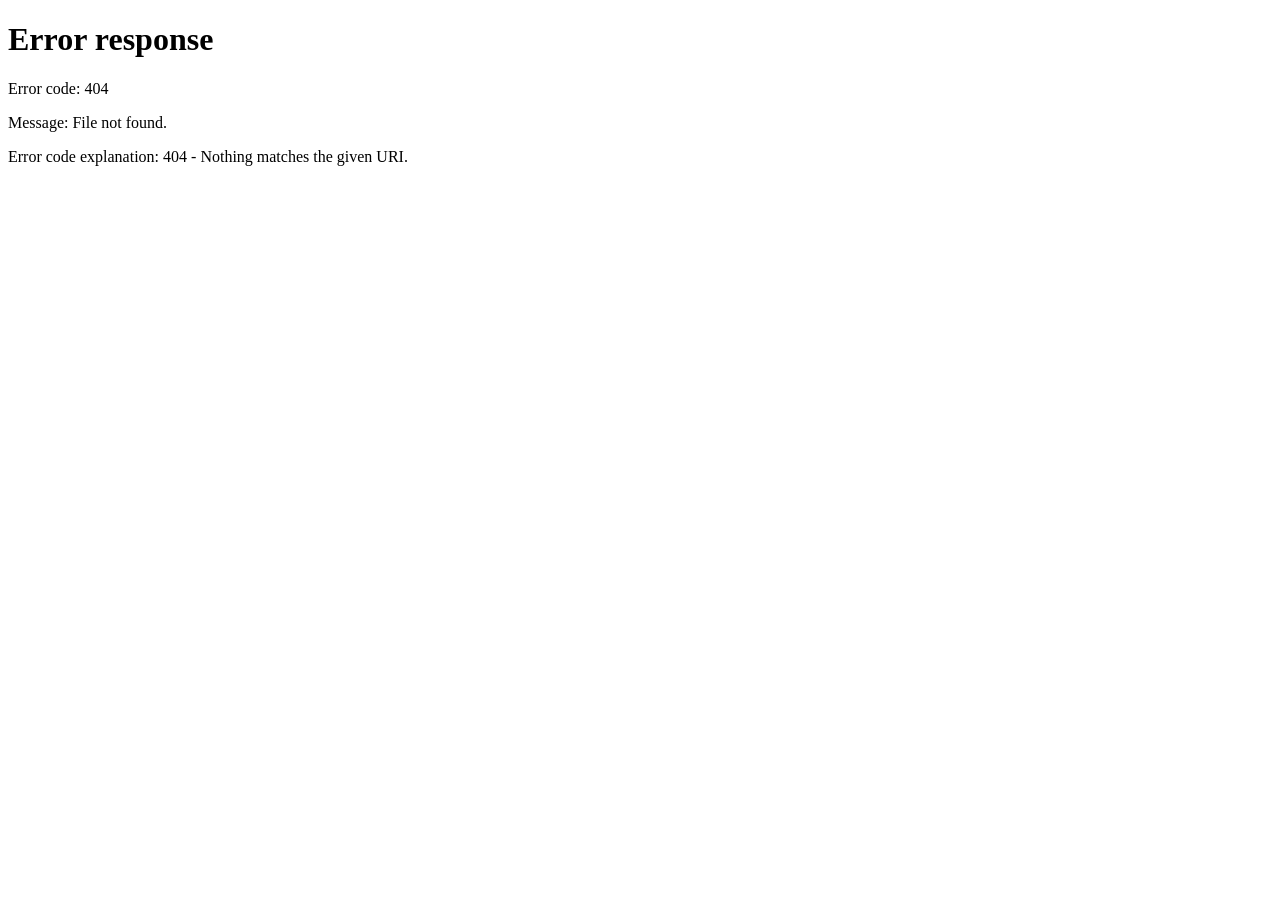
==== index.html @ 67e60205 "Add GitHub Pages landing page" ====
<!DOCTYPE html>
<html lang="en">
  <head>
    <meta charset="UTF-8" />
    <meta http-equiv="refresh" content="0; url=Home.html" />
    <meta name="viewport" content="width=device-width, initial-scale=1.0" />
    <title>BSU @ EMCC</title>
  </head>
  <body>
    <p>Redirecting to the home page...</p>
    <p>If you are not redirected, <a href="Home.html">open Home.html</a>.</p>
  </body>
</html>
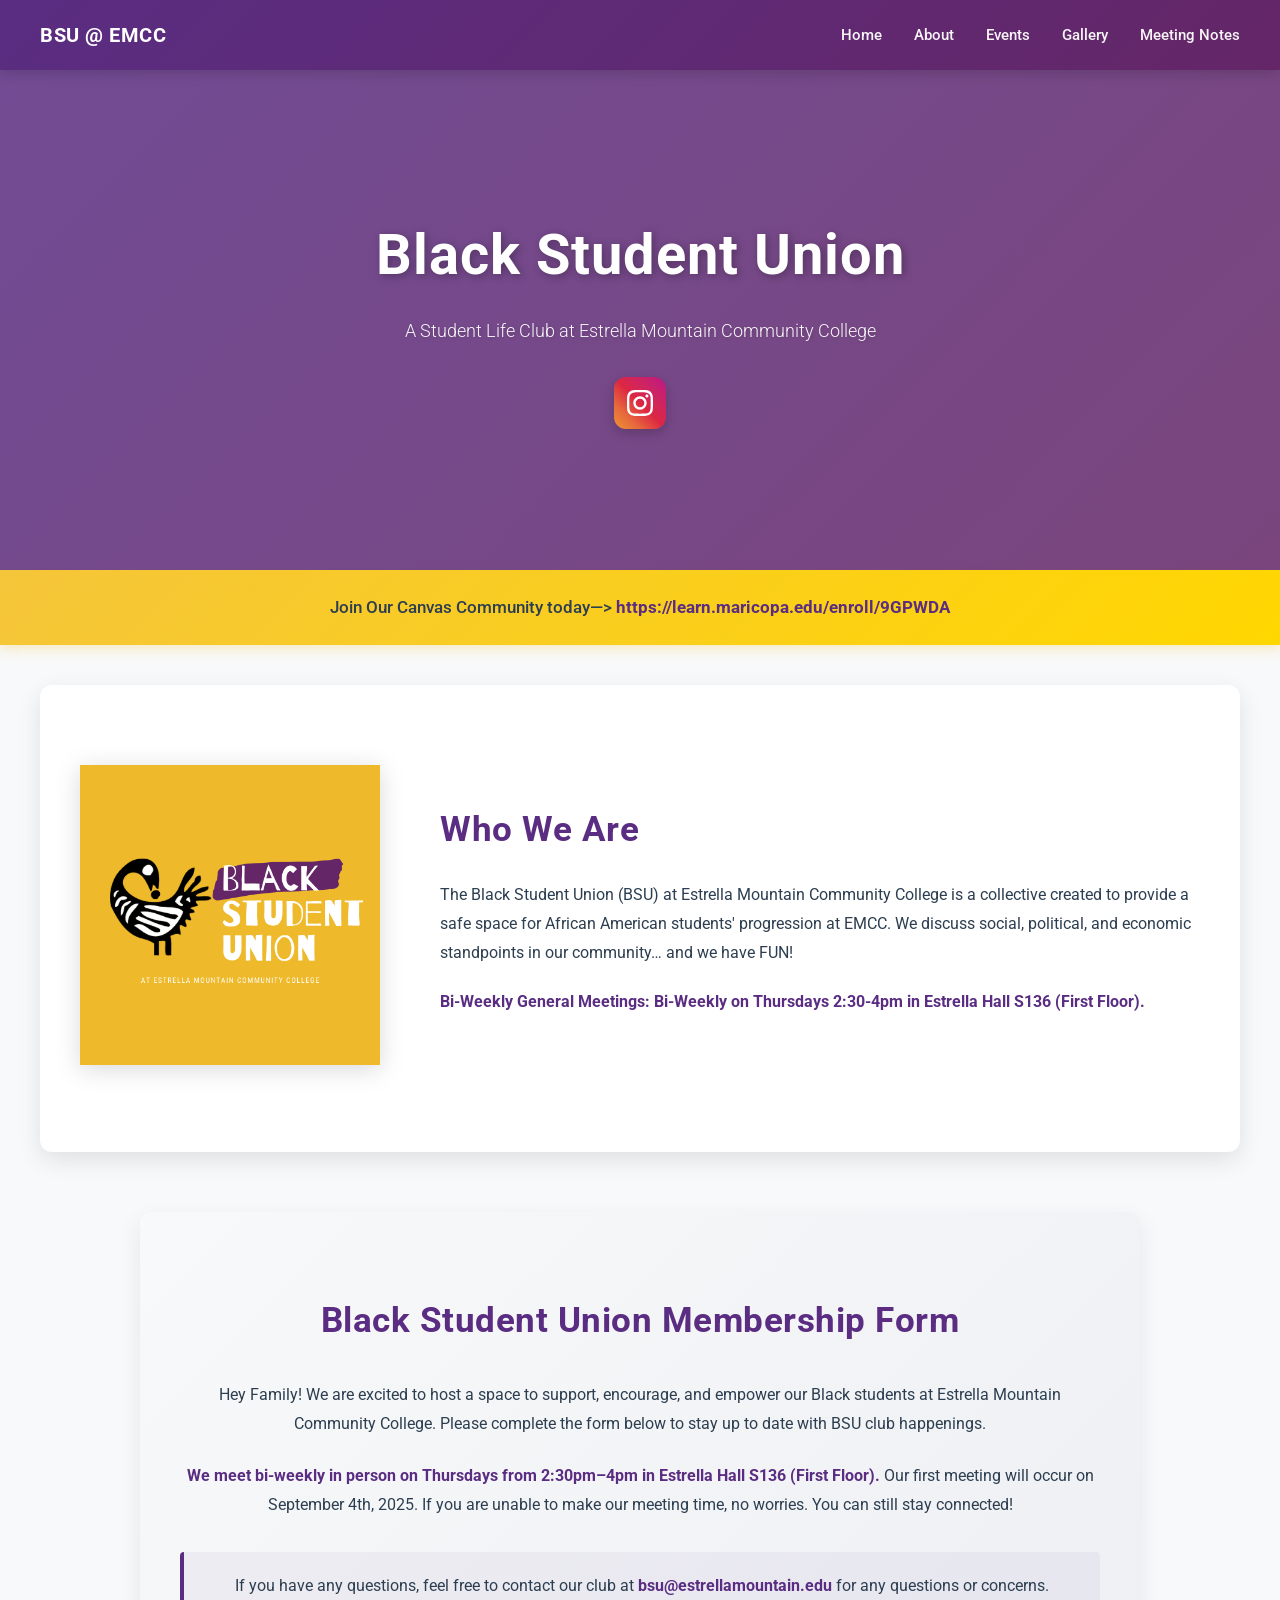
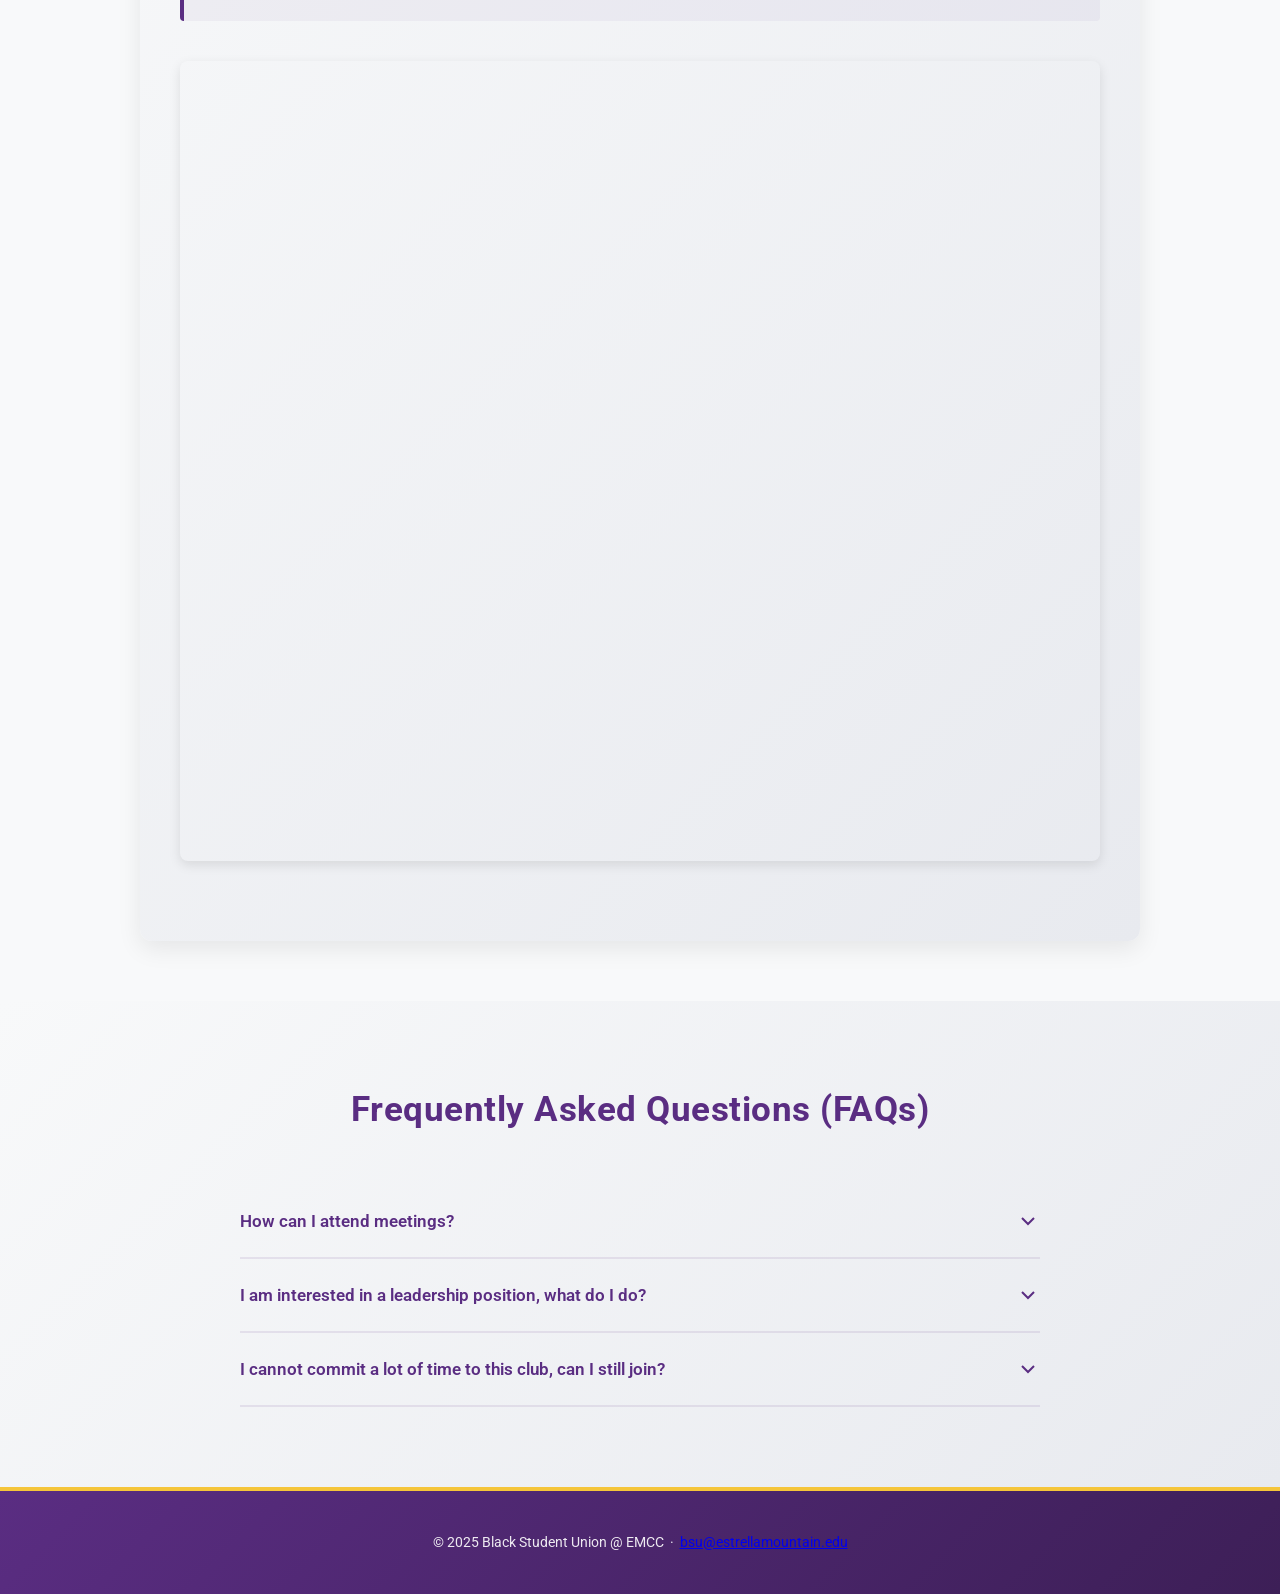
==== commit 776ece74: "Fix case-sensitive page links for GitHub Pages" ====
--- a/index.html
+++ b/index.html
@@ -2,12 +2,12 @@
 <html lang="en">
   <head>
     <meta charset="UTF-8" />
-    <meta http-equiv="refresh" content="0; url=Home.html" />
+    <meta http-equiv="refresh" content="0; url=home.html" />
     <meta name="viewport" content="width=device-width, initial-scale=1.0" />
     <title>BSU @ EMCC</title>
   </head>
   <body>
     <p>Redirecting to the home page...</p>
-    <p>If you are not redirected, <a href="Home.html">open Home.html</a>.</p>
+    <p>If you are not redirected, <a href="home.html">open home.html</a>.</p>
   </body>
 </html>
